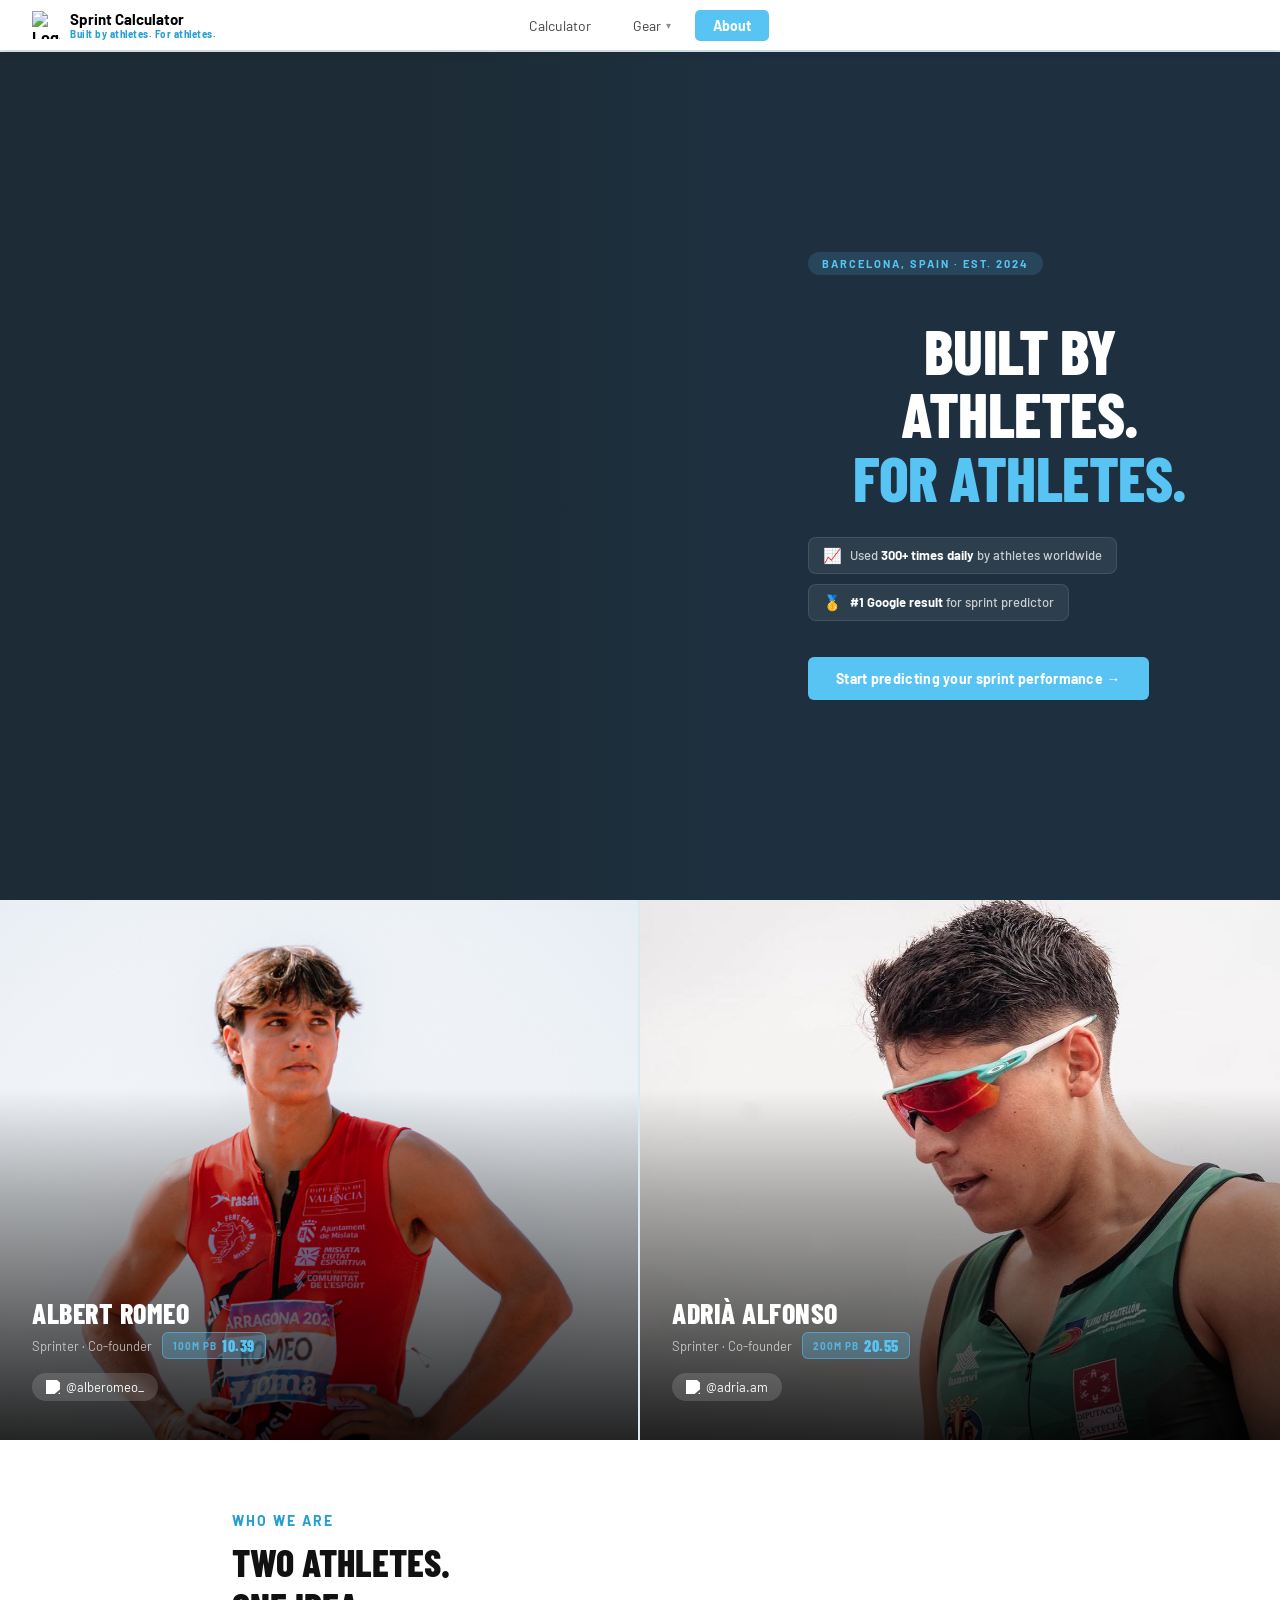
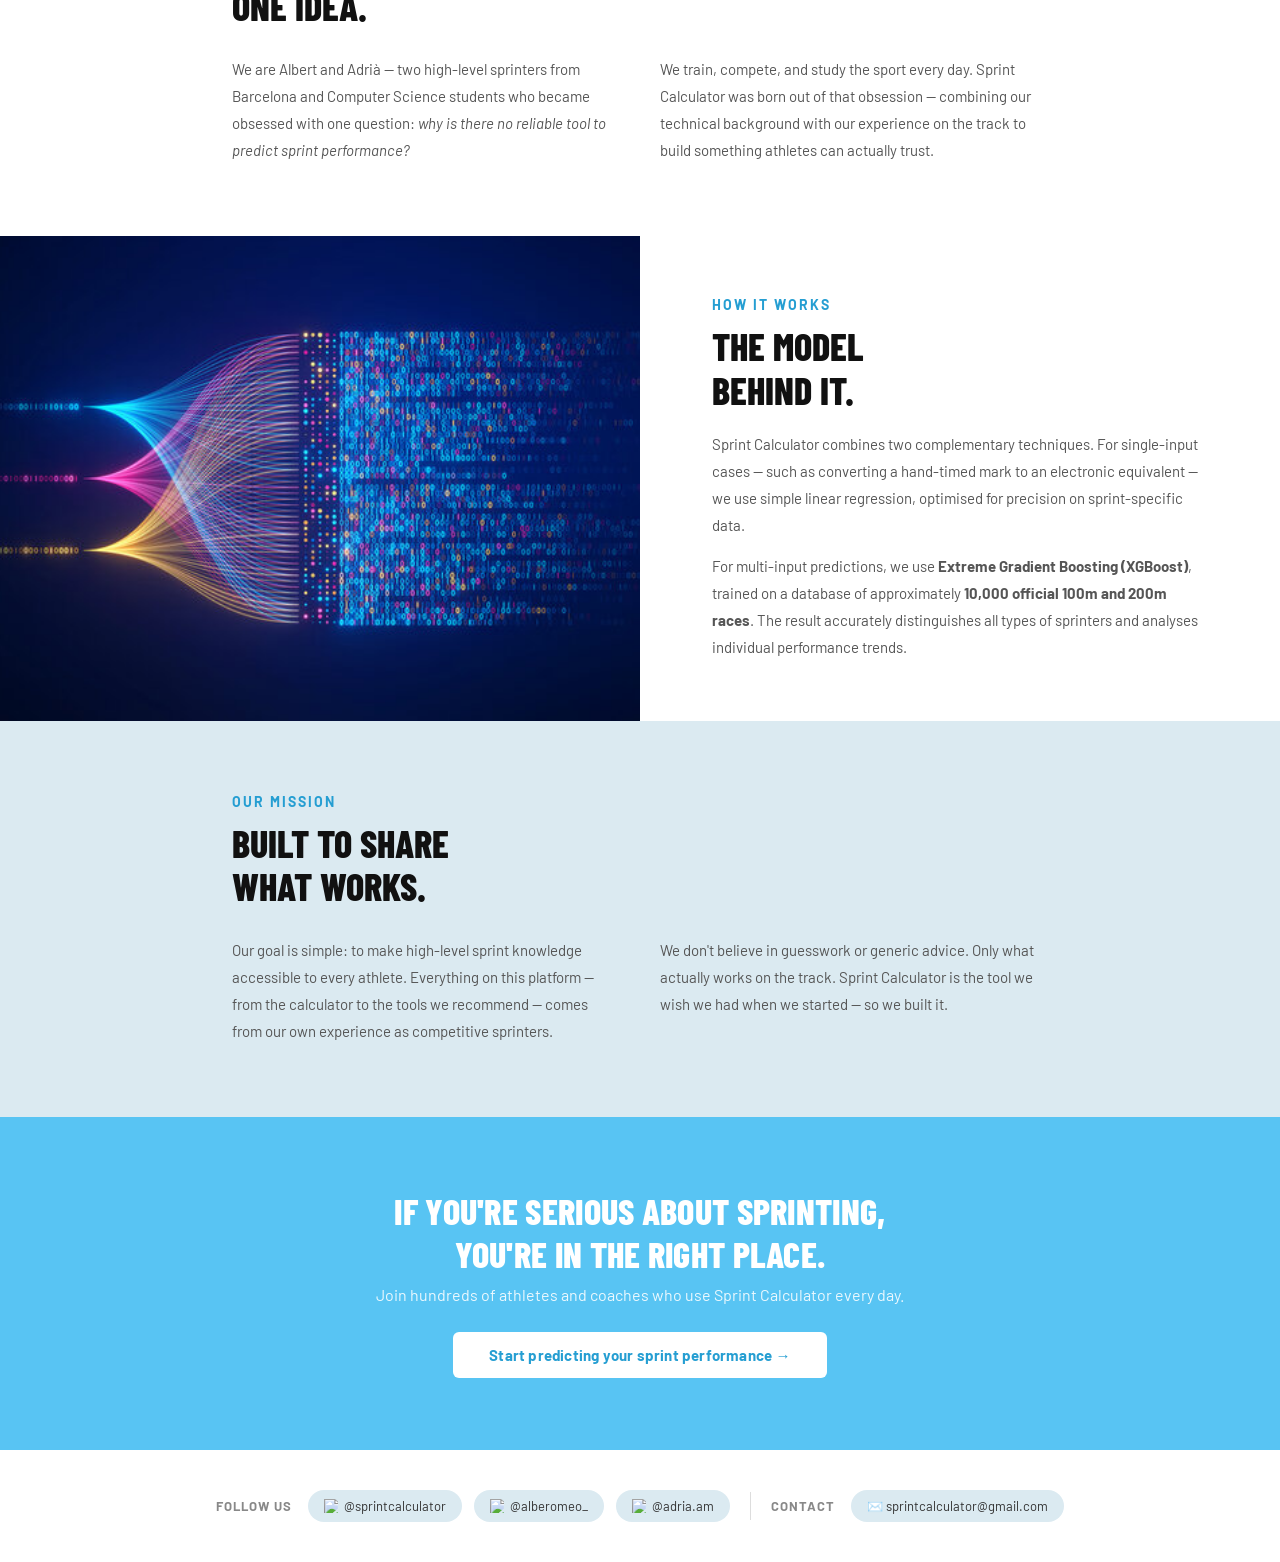
==== frontend/about.html @ 11cc8146 "Initial commit" ====
<!DOCTYPE html>
<html lang="en">
<head>
  <meta charset="UTF-8">
  <meta name="viewport" content="width=device-width, initial-scale=1.0">
  <title>About — Sprint Calculator</title>
  <link rel="icon" href="logo.png" type="image/png">
  <link rel="stylesheet" href="styles.css">
  <link rel="preconnect" href="https://fonts.googleapis.com">
  <link rel="preconnect" href="https://fonts.gstatic.com" crossorigin>
  <link href="https://fonts.googleapis.com/css2?family=Barlow+Condensed:wght@400;600;700;800&family=Barlow:wght@400;500;600&display=swap" rel="stylesheet">
  <script async src="https://www.googletagmanager.com/gtag/js?id=G-XCGHYN2HE0"></script>
  <script>window.dataLayer=window.dataLayer||[];function gtag(){dataLayer.push(arguments);}gtag('js',new Date());gtag('config','G-XCGHYN2HE0');</script>
  <style>
    *{box-sizing:border-box;margin:0;padding:0;}
    body{font-family:'Barlow',sans-serif;background-color:rgb(219,234,241);display:block;padding:0;opacity:1;}

    /* NAVBAR */
    .navbar{position:fixed;top:0;left:0;width:100%;background:#fff;box-shadow:0 2px 8px rgba(0,0,0,.1);display:flex;align-items:center;justify-content:space-between;padding:10px 32px;z-index:1000;}
    .nav-logo{display:flex;align-items:center;gap:10px;text-decoration:none;color:#000;}
    .nav-logo img{width:28px;height:28px;}
    .nav-logo-text{display:flex;flex-direction:column;line-height:1.2;}
    .nav-logo-name{font-size:15px;font-weight:bold;color:#000;}
    .nav-logo-slogan{font-size:10px;color:rgb(37,158,210);letter-spacing:.5px;}
    .nav-links{position:absolute;left:50%;transform:translateX(-50%);display:flex;gap:6px;align-items:center;}
    .nav-link{text-decoration:none;color:#444;font-size:14px;padding:7px 18px;border-radius:5px;transition:background-color .2s,color .2s;white-space:nowrap;}
    .nav-link:hover{background-color:rgb(219,234,241);color:#000;}
    .nav-link.active{background-color:rgb(88,196,243);color:#fff;font-weight:bold;}
    /* Dropdown: estil neutre quan NO estem a Gear */
    .nav-dropdown{position:relative;display:inline-block;}
    .nav-dropdown-trigger{text-decoration:none;color:#444;font-size:14px;padding:7px 18px;border-radius:5px;background:transparent;cursor:pointer;display:inline-flex;align-items:center;gap:5px;transition:background .2s,color .2s;}
    .nav-dropdown-trigger:hover{background-color:rgb(219,234,241);color:#000;}
    .nav-dropdown-trigger::after{content:'▾';font-size:10px;opacity:.6;}
    .nav-dropdown-menu{display:none;position:absolute;top:100%;left:50%;transform:translateX(-50%);padding-top:8px;z-index:200;min-width:200px;}
    .nav-dropdown-menu-inner{background:#fff;border-radius:8px;box-shadow:0 8px 24px rgba(0,0,0,.12);overflow:hidden;}
    .nav-dropdown:hover .nav-dropdown-menu{display:block;}
    .nav-dropdown-item{display:block;text-decoration:none;color:#333;font-size:13px;font-weight:600;padding:11px 18px;transition:background .15s,color .15s;border-bottom:1px solid rgba(0,0,0,.05);}
    .nav-dropdown-item:last-child{border-bottom:none;}
    .nav-dropdown-item:hover{background:rgb(219,234,241);color:rgb(37,158,210);}
    .anchor-target{scroll-margin-top:72px;}

    /* HERO */
    .hero{margin-top:52px;display:grid;grid-template-columns:3fr 2fr;min-height:calc(100vh - 52px);}
    .hero-left{background:#1c2b35;position:relative;overflow:hidden;}
    .hero-photo-bg{position:absolute;inset:0;background-color:#1c2b35;background-size:cover;background-position:center top;}
    .hero-photo-overlay{position:absolute;inset:0;background:linear-gradient(to right,transparent 55%,#1e3040 100%);}
    .hero-right{background:#1e3040;display:flex;flex-direction:column;justify-content:center;padding:52px 48px 52px 40px;}
    .hero-tag{display:inline-block;background:rgba(88,196,243,.15);color:rgb(88,196,243);font-size:11px;font-weight:700;letter-spacing:2px;text-transform:uppercase;padding:5px 14px;border-radius:20px;margin-bottom:24px;align-self:flex-start;}
    .hero-right h1{font-family:'Barlow Condensed',sans-serif;font-size:62px;font-weight:800;line-height:1.02;color:#fff;margin-bottom:28px;text-transform:uppercase;letter-spacing:-0.5px;}
    .hero-right h1 span{color:rgb(88,196,243);}
    .social-proof{display:flex;flex-direction:column;gap:10px;margin-bottom:36px;}
    .proof-badge{display:inline-flex;align-items:center;gap:8px;background:rgba(255,255,255,.07);border:1px solid rgba(255,255,255,.1);border-radius:8px;padding:8px 14px;align-self:flex-start;}
    .proof-badge-icon{font-size:15px;}
    .proof-badge-text{font-size:13px;color:rgba(255,255,255,.75);font-weight:500;}
    .proof-badge-text strong{color:#fff;}
    .hero-cta{display:inline-block;background:rgb(88,196,243);color:#fff;font-weight:700;font-size:14px;padding:13px 28px;border-radius:6px;text-decoration:none;align-self:flex-start;transition:background .2s;letter-spacing:.3px;}
    .hero-cta:hover{background:rgb(37,158,210);}

    /* FOUNDERS */
    .founders-section{display:grid;grid-template-columns:1fr 1fr;}
    .founder-panel{position:relative;min-height:540px;overflow:hidden;display:flex;align-items:flex-end;}
    .founder-panel:first-child{border-right:2px solid rgb(219,234,241);}
    .founder-bg-placeholder{position:absolute;inset:0;display:flex;align-items:center;justify-content:center;font-size:80px;background:rgb(210,228,238);background-size:cover;background-position:center top;}
    .founder-overlay{position:absolute;inset:0;background:linear-gradient(to top,rgba(0,0,0,.85) 0%,rgba(0,0,0,.3) 45%,transparent 65%);}
    .founder-info{position:relative;z-index:2;padding:28px 32px;width:100%;}
    .founder-name{font-family:'Barlow Condensed',sans-serif;font-size:28px;font-weight:800;color:#fff;margin-bottom:2px;text-transform:uppercase;letter-spacing:.5px;}
    .founder-meta{display:flex;align-items:center;gap:10px;margin-bottom:14px;flex-wrap:wrap;}
    .founder-role{font-size:13px;color:rgba(255,255,255,.65);}
    .founder-pb{display:inline-flex;align-items:center;gap:5px;background:rgba(88,196,243,.25);border:1px solid rgba(88,196,243,.5);border-radius:6px;padding:3px 10px;}
    .founder-pb-label{font-size:10px;color:rgba(88,196,243,.8);font-weight:700;letter-spacing:1px;text-transform:uppercase;}
    .founder-pb-value{font-family:'Barlow Condensed',sans-serif;font-size:16px;font-weight:800;color:rgb(88,196,243);letter-spacing:.5px;}
    .founder-ig{display:inline-flex;align-items:center;gap:6px;text-decoration:none;color:#fff;font-size:13px;background:rgba(255,255,255,.15);backdrop-filter:blur(4px);padding:6px 14px;border-radius:20px;transition:background .2s;}
    .founder-ig:hover{background:rgba(255,255,255,.28);}
    .founder-ig img{width:14px;height:14px;filter:brightness(10);}

    /* CONTENT SECTIONS */
    .content-section{display:grid;grid-template-columns:1fr 1fr;min-height:380px;}
    .content-section.reverse{direction:rtl;}
    .content-section.reverse>*{direction:ltr;}
    .content-text{background:#fff;display:flex;flex-direction:column;justify-content:center;padding:60px 72px;}
    .section-tag{font-size:14px;font-weight:700;letter-spacing:2px;text-transform:uppercase;color:rgb(37,158,210);margin-bottom:12px;}
    .content-text h2{font-family:'Barlow Condensed',sans-serif;font-size:38px;font-weight:800;color:#111;margin-bottom:18px;line-height:1.15;text-transform:uppercase;}
    .content-text p{font-size:15px;color:#555;line-height:1.8;}
    .content-text p+p{margin-top:14px;}

    /* FULL WIDTH TEXT */
    .full-text-section{background:#fff;padding:72px 0;}
    .full-text-section--alt{background:rgb(219,234,241);}
    .full-text-inner{max-width:960px;margin:0 auto;padding:0 72px;}
    .full-text-cols{display:grid;grid-template-columns:1fr 1fr;gap:40px;}
    .full-text-cols p{font-size:15px;color:#555;line-height:1.8;}
    .full-text-inner .section-tag{font-size:14px;font-weight:700;letter-spacing:2px;text-transform:uppercase;color:rgb(37,158,210);margin-bottom:12px;}
    .full-text-inner h2{font-family:'Barlow Condensed',sans-serif;font-size:38px;font-weight:800;color:#111;margin-bottom:28px;line-height:1.15;text-transform:uppercase;}

    /* PHOTO PANEL */
    .photo-panel{position:relative;overflow:hidden;background:rgb(210,228,238);}
    .panel-photo{width:100%;height:100%;object-fit:cover;display:block;}

    /* CTA */
    .cta-full{background:rgb(88,196,243);padding:72px 48px;text-align:center;}
    .cta-full h2{font-family:'Barlow Condensed',sans-serif;font-size:36px;font-weight:800;color:#fff;margin-bottom:10px;text-transform:uppercase;letter-spacing:.3px;}
    .cta-full p{font-size:16px;color:rgba(255,255,255,.88);margin-bottom:28px;}
    .cta-full-btn{display:inline-block;background:#fff;color:rgb(37,158,210);font-weight:700;font-size:15px;padding:14px 36px;border-radius:6px;text-decoration:none;transition:opacity .2s;letter-spacing:.2px;}
    .cta-full-btn:hover{opacity:.88;}

    /* FOLLOW */
    .follow-section{background:#fff;padding:40px 48px;display:flex;align-items:center;justify-content:center;gap:12px;flex-wrap:wrap;}
    .follow-label{font-size:13px;font-weight:700;color:#888;letter-spacing:1px;text-transform:uppercase;margin-right:4px;}
    .follow-link{display:inline-flex;align-items:center;gap:6px;text-decoration:none;color:#333;font-size:13px;background:rgb(219,234,241);padding:8px 16px;border-radius:20px;transition:background .2s,color .2s;}
    .follow-link:hover{background:rgb(88,196,243);color:#fff;}
    .follow-link img{width:14px;height:14px;}
    .follow-divider{width:1px;height:28px;background:#ddd;margin:0 8px;}
    .contact-link{display:inline-flex;align-items:center;gap:6px;text-decoration:none;color:#333;font-size:13px;background:rgb(219,234,241);padding:8px 16px;border-radius:20px;transition:background .2s,color .2s;}
    .contact-link:hover{background:rgb(88,196,243);color:#fff;}

    /* MOBILE */
    @media(max-width:768px){
      .navbar{padding:10px 16px;}
      .nav-links{position:static;transform:none;}
      .nav-logo-slogan{display:none;}
      .hero{grid-template-columns:1fr;min-height:auto;}
      .hero-left{min-height:260px;}
      .hero-right{padding:36px 24px;}
      .hero-right h1{font-size:44px;}
      .founders-section{grid-template-columns:1fr;}
      .founder-panel{min-height:360px;}
      .founder-panel:first-child{border-right:none;border-bottom:2px solid rgb(219,234,241);}
      .content-section{grid-template-columns:1fr;}
      .content-section.reverse{direction:ltr;}
      .full-text-inner{padding:0 24px;}
      .full-text-cols{grid-template-columns:1fr;}
      .full-text-inner h2{font-size:28px;}
      .photo-panel{min-height:220px;}
      .content-text{padding:36px 24px;}
      .content-text h2{font-size:30px;}
      .cta-full{padding:48px 24px;}
      .cta-full h2{font-size:26px;}
      .follow-section{padding:28px 16px;}
      .follow-divider{display:none;}
    }
  </style>
</head>
<body>

<nav class="navbar">
  <a href="index.html" class="nav-logo">
    <img src="logo.png" alt="Logo">
    <div class="nav-logo-text">
      <span class="nav-logo-name">Sprint Calculator</span>
      <span class="nav-logo-slogan">Built by athletes. For athletes.</span>
    </div>
  </a>
  <div class="nav-links">
    <a href="index.html" class="nav-link">Calculator</a>
    <!-- Gear: estil neutre perquè NO estem a Gear -->
    <div class="nav-dropdown">
      <a href="gear.html" class="nav-dropdown-trigger">Gear</a>
      <div class="nav-dropdown-menu">
        <div class="nav-dropdown-menu-inner">
          <a href="gear.html#timing" class="nav-dropdown-item">Timing</a>
          <a href="gear.html#performance-tech" class="nav-dropdown-item">Performance Tech</a>
          <a href="gear.html#recovery" class="nav-dropdown-item">Recovery</a>
        </div>
      </div>
    </div>
    <a href="about.html" class="nav-link active">About</a>
  </div>
</nav>

<section class="hero">
  <div class="hero-left">
    <div class="hero-photo-bg" style="background-image:url('barcelona.jpg');background-size:120%;background-position:45%;"></div>
    <div class="hero-photo-overlay"></div>
  </div>
  <div class="hero-right">
    <span class="hero-tag">Barcelona, Spain · Est. 2024</span>
    <h1>Built by<br>athletes.<br><span>For athletes.</span></h1>
    <div class="social-proof">
      <div class="proof-badge">
        <span class="proof-badge-icon">📈</span>
        <span class="proof-badge-text">Used <strong>300+ times daily</strong> by athletes worldwide</span>
      </div>
      <div class="proof-badge">
        <span class="proof-badge-icon">🥇</span>
        <span class="proof-badge-text"><strong>#1 Google result</strong> for sprint predictor</span>
      </div>
    </div>
    <a class="hero-cta" href="index.html">Start predicting your sprint performance →</a>
  </div>
</section>

<section class="founders-section">
  <div class="founder-panel">
    <div class="founder-bg-placeholder" style="background-image:url('albert.jpg');background-size:150%;background-position:center 29%;"></div>
    <div class="founder-overlay"></div>
    <div class="founder-info">
      <div class="founder-name">Albert Romeo</div>
      <div class="founder-meta">
        <span class="founder-role">Sprinter · Co-founder</span>
        <div class="founder-pb">
          <span class="founder-pb-label">100m PB</span>
          <span class="founder-pb-value">10.39</span>
        </div>
      </div>
      <a class="founder-ig" href="https://www.instagram.com/alberomeo_" target="_blank">
        <img src="instagram.png" alt="ig"> @alberomeo_
      </a>
    </div>
  </div>
  <div class="founder-panel">
    <div class="founder-bg-placeholder" style="background-image:url('adria.jpg');background-size:cover;background-position:right bottom;"></div>
    <div class="founder-overlay"></div>
    <div class="founder-info">
      <div class="founder-name">Adrià Alfonso</div>
      <div class="founder-meta">
        <span class="founder-role">Sprinter · Co-founder</span>
        <div class="founder-pb">
          <span class="founder-pb-label">200m PB</span>
          <span class="founder-pb-value">20.55</span>
        </div>
      </div>
      <a class="founder-ig" href="https://www.instagram.com/adria.am" target="_blank">
        <img src="instagram.png" alt="ig"> @adria.am
      </a>
    </div>
  </div>
</section>

<section class="full-text-section">
  <div class="full-text-inner">
    <div class="section-tag">Who We Are</div>
    <h2>Two athletes.<br>One idea.</h2>
    <div class="full-text-cols">
      <p>We are Albert and Adrià — two high-level sprinters from Barcelona and Computer Science students who became obsessed with one question: <em>why is there no reliable tool to predict sprint performance?</em></p>
      <p>We train, compete, and study the sport every day. Sprint Calculator was born out of that obsession — combining our technical background with our experience on the track to build something athletes can actually trust.</p>
    </div>
  </div>
</section>

<section class="content-section reverse">
  <div class="content-text">
    <div class="section-tag">How It Works</div>
    <h2>The model<br>behind it.</h2>
    <p>Sprint Calculator combines two complementary techniques. For single-input cases — such as converting a hand-timed mark to an electronic equivalent — we use simple linear regression, optimised for precision on sprint-specific data.</p>
    <p>For multi-input predictions, we use <strong>Extreme Gradient Boosting (XGBoost)</strong>, trained on a database of approximately <strong>10,000 official 100m and 200m races</strong>. The result accurately distinguishes all types of sprinters and analyses individual performance trends.</p>
  </div>
  <div class="photo-panel">
    <img src="mace.png" alt="How it works" class="panel-photo">
  </div>
</section>

<section class="full-text-section full-text-section--alt">
  <div class="full-text-inner">
    <div class="section-tag">Our Mission</div>
    <h2>Built to share<br>what works.</h2>
    <div class="full-text-cols">
      <p>Our goal is simple: to make high-level sprint knowledge accessible to every athlete. Everything on this platform — from the calculator to the tools we recommend — comes from our own experience as competitive sprinters.</p>
      <p>We don't believe in guesswork or generic advice. Only what actually works on the track. Sprint Calculator is the tool we wish we had when we started — so we built it.</p>
    </div>
  </div>
</section>

<section class="cta-full">
  <h2>If you're serious about sprinting,<br>you're in the right place.</h2>
  <p>Join hundreds of athletes and coaches who use Sprint Calculator every day.</p>
  <a class="cta-full-btn" href="index.html">Start predicting your sprint performance →</a>
</section>

<div class="follow-section">
  <span class="follow-label">Follow us</span>
  <a class="follow-link" href="https://www.instagram.com/sprintcalculator" target="_blank"><img src="instagram.png" alt="ig"> @sprintcalculator</a>
  <a class="follow-link" href="https://www.instagram.com/alberomeo_" target="_blank"><img src="instagram.png" alt="ig"> @alberomeo_</a>
  <a class="follow-link" href="https://www.instagram.com/adria.am" target="_blank"><img src="instagram.png" alt="ig"> @adria.am</a>
  <div class="follow-divider"></div>
  <span class="follow-label">Contact</span>
  <a class="contact-link" href="mailto:sprintcalculator@gmail.com">✉️ sprintcalculator@gmail.com</a>
</div>

</body>
</html>
---- frontend/styles.css ----
body {
  font-family: Arial, sans-serif;
  margin: 0;
  padding: 0;
  background-color: rgb(219, 234, 241);
  background-size: cover;
  background-attachment: fixed;
  height: 100%;
  display: flex;
  justify-content: center;
  align-items: center;
  opacity: 0.8;
  overflow-y: auto;
  padding-top: 5%;
  padding-bottom: 5%;
}

@media (max-width: 600px) {
  body {
    padding-top: 15%;
    padding-bottom: 25%;
  }

  input, button {
    font-size: 14px;
  }
}

h1 {
  color: #000000;
  text-align: center;
  margin-top: 20px;
  margin-bottom: 15px;
}

.container {
  width: 100%;
  max-width: 600px;
  padding: 15px 20px 15px 20px;
  background-color: #fff;
  box-shadow: 0 4px 8px rgba(0, 0, 0, 0.1);
  border-radius: 8px;
  display: flex;
  flex-direction: column;
  align-items: center;
  position: relative;
}

form {
  display: flex;
  flex-direction: column;
  width: 100%;
}

label {
  font-size: 16px;
  margin-bottom: 15px;
}

input, select {
  padding: 10px;
  margin-bottom: 15px;
  border: 1px solid #ccc;
  border-radius: 5px;
  font-size: 16px;
  width: 100%;
  box-sizing: border-box;
}

button {
  padding: 12px;
  background-color: rgb(88, 196, 243);
  color: white;
  border: none;
  border-radius: 5px;
  font-size: 16px;
  cursor: pointer;
  margin-bottom: 15px;
}

button:hover {
  background-color: rgb(37, 158, 210);
}

.result {
  display: none;
  text-align: center;
}

.result h3 {
  color: #28a745;
  font-size: 24px;
  margin-top: 15px;
}

.result p {
  color: black;
  font-size: 16px;
  margin-top: 10px;
}

.column-input {
  display: flex;
  align-items: center;
  justify-content: flex-start;
  margin-bottom: 10px;
  gap: 10px;
}

.column-input select, .column-input input {
  width: 48%;
}

.column-input button {
  background-color: #dc3545;
  padding: 8px 12px;
  font-size: 14px;
  border-radius: 5px;
  height: 38px;
  align-self: center;
}

.column-input button:hover {
  background-color: #c82333;
}

.slider-container select {
  width: 100%;
  padding: 10px;
  font-size: 15px;
}

.toggle-text-btn {
  position: absolute;
  top: 15px;
  right: 15px;
  border: none;
  padding: 8px 12px;
  border-radius: 5px;
  cursor: pointer;
  background: url('info.png') no-repeat center center;
  background-size: 30px 30px;
  width: 30px;
  height: 30px;
}

.toggle-text-btn:hover {
  background-color: white;
}

.extra-text {
  background-color: white;
  padding: 10px;
  margin-top: 5px;
  border-radius: 5px;
  text-align: left;
  font-size: 14px;
}

.extra-text p {
  margin-top: 5px;
}

.flags {
  top: 15px;
  right: 15px;
  display: flex;
  gap: 10px;
  justify-content: right;
}

.flag {
  width: 30px;
  cursor: pointer;
}

.logo {
  position: absolute;
  width: 35px;
  top: 15px;
  left: 13px;
}

.contact-info {
  display: flex;
  align-items: center;
  gap: 30px; 
  font-size: 12px; 
}

#instagramLink a {
  text-decoration: none; 
  color: inherit; 
  font-size: 12px; 
}

#instagramLink img {
  width: 15px;
  height: 15px;
  vertical-align: middle;
  margin-right: 5px;
}

#closeHelpButton {
  background-color: #ffe3e3;
  color: black;
  width: 15%;
  margin: 20px auto;  
  display: block;  
  padding: 10px;
}

#closeHelpButton:hover {
  background-color: #ffbdbd;
}

.highlight {
  color: rgb(37, 158, 210);
}

#infoText {
  text-align: center;
  background-color: rgb(238, 246, 249);
  display: flex;
  flex-direction: column;
  justify-content: center;
  align-items: center;
  box-shadow: 0 2px 4px rgba(0, 0, 0, 0.1); 
  border-radius: 8px; 
  padding-right: 20px;
  padding-left: 20px;
  margin-bottom: 20px;
  transition: transform 0.3s ease, box-shadow 0.3s ease;
}

#infoText:hover {
  transform: scale(1.05); 
  box-shadow: 0 6px 12px rgba(0, 0, 0, 0.2);
}

/* ── NAVBAR  ── */

.navbar {
  position: fixed;
  top: 0;
  left: 0;
  width: 100%;
  background-color: #fff;
  box-shadow: 0 2px 8px rgba(0, 0, 0, 0.1);
  display: flex;
  align-items: center;
  justify-content: space-between;
  padding: 10px 24px;
  box-sizing: border-box;
  z-index: 1000;
}

.nav-logo {
  display: flex;
  align-items: center;
  gap: 8px;
  text-decoration: none;
  color: #000;
  font-weight: bold;
  font-size: 16px;
}

.nav-logo img {
  width: 28px;
  height: 28px;
}

.nav-links {
  display: flex;
  gap: 8px;
}

.nav-link {
  text-decoration: none;
  color: #444;
  font-size: 15px;
  padding: 7px 16px;
  border-radius: 5px;
  transition: background-color 0.2s ease, color 0.2s ease;
}

.nav-link:hover {
  background-color: rgb(219, 234, 241);
  color: #000;
}

.nav-link.active {
  background-color: rgb(88, 196, 243);
  color: #fff;
  font-weight: bold;
}

@media (max-width: 600px) {
  .navbar {
    padding: 8px 14px;
  }
  .nav-logo span, .nav-logo {
    font-size: 14px;
  }
  .nav-link {
    font-size: 13px;
    padding: 6px 10px;
  }
}
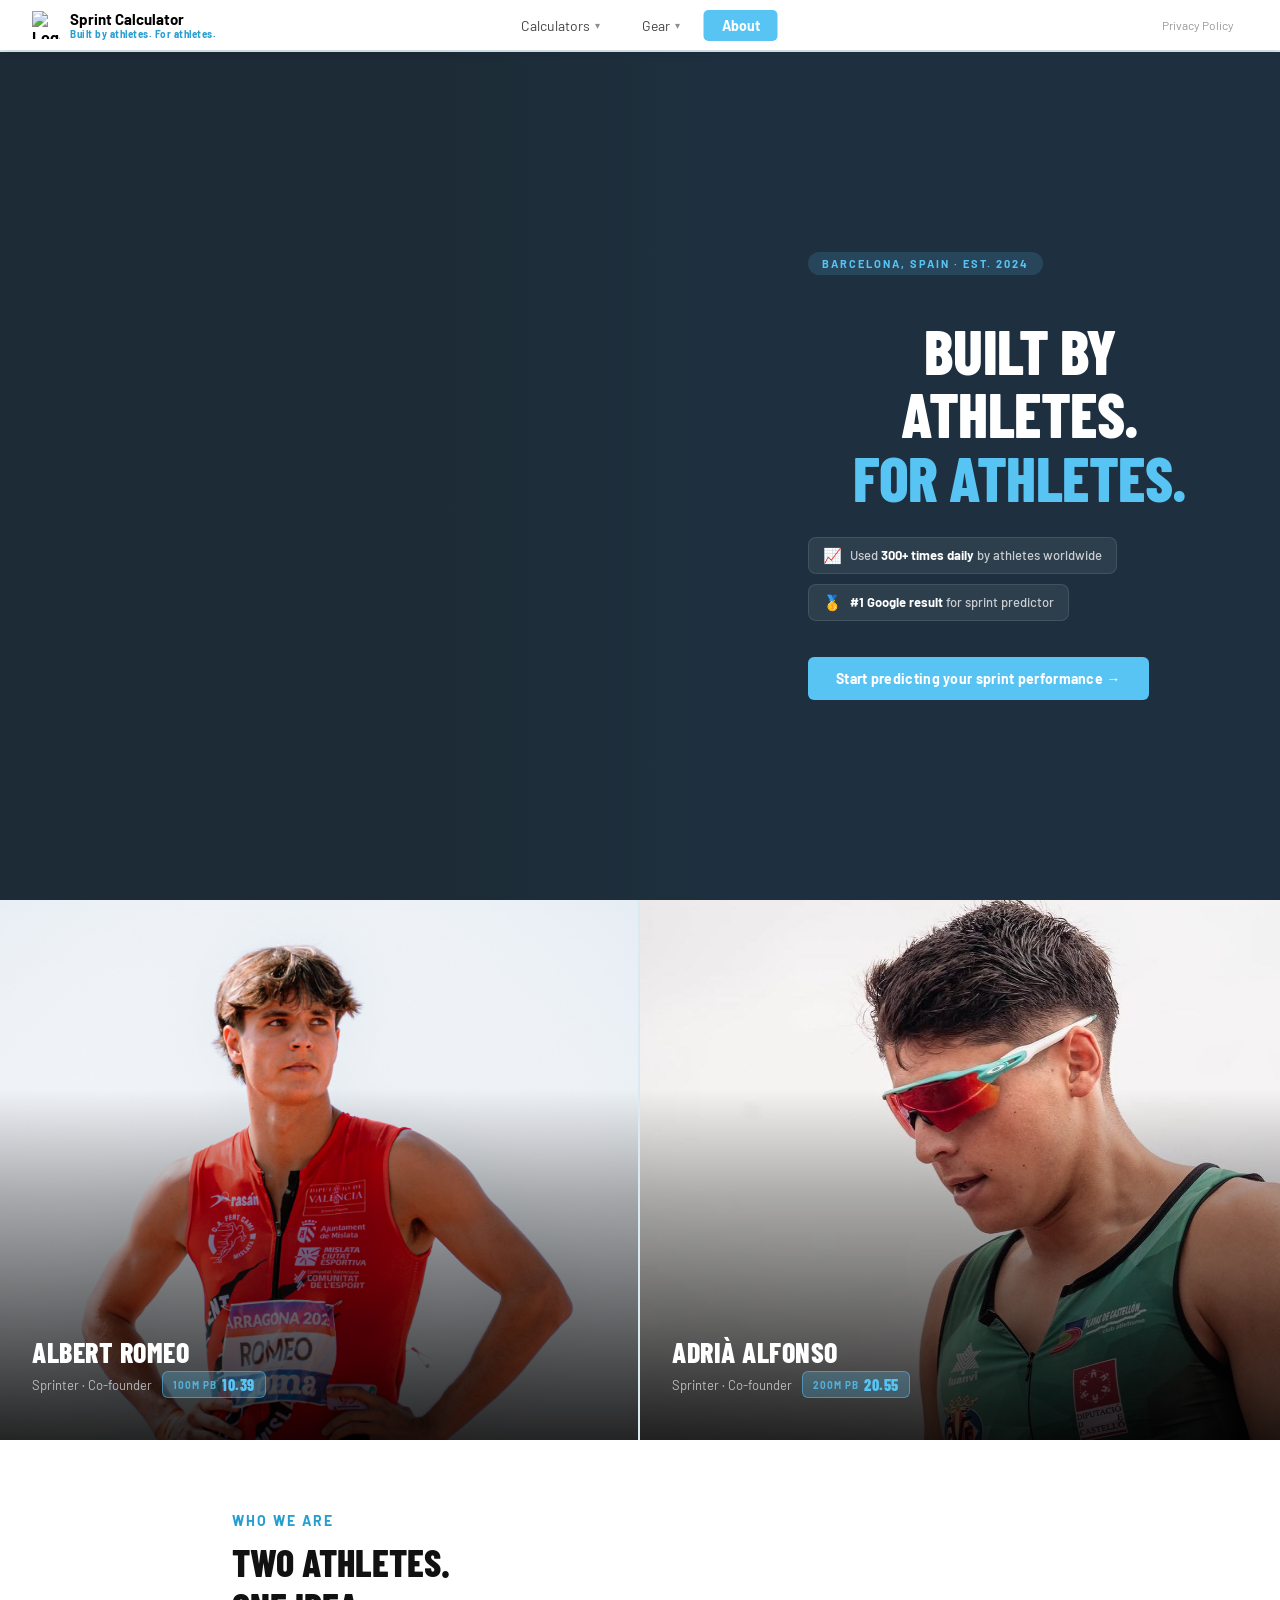
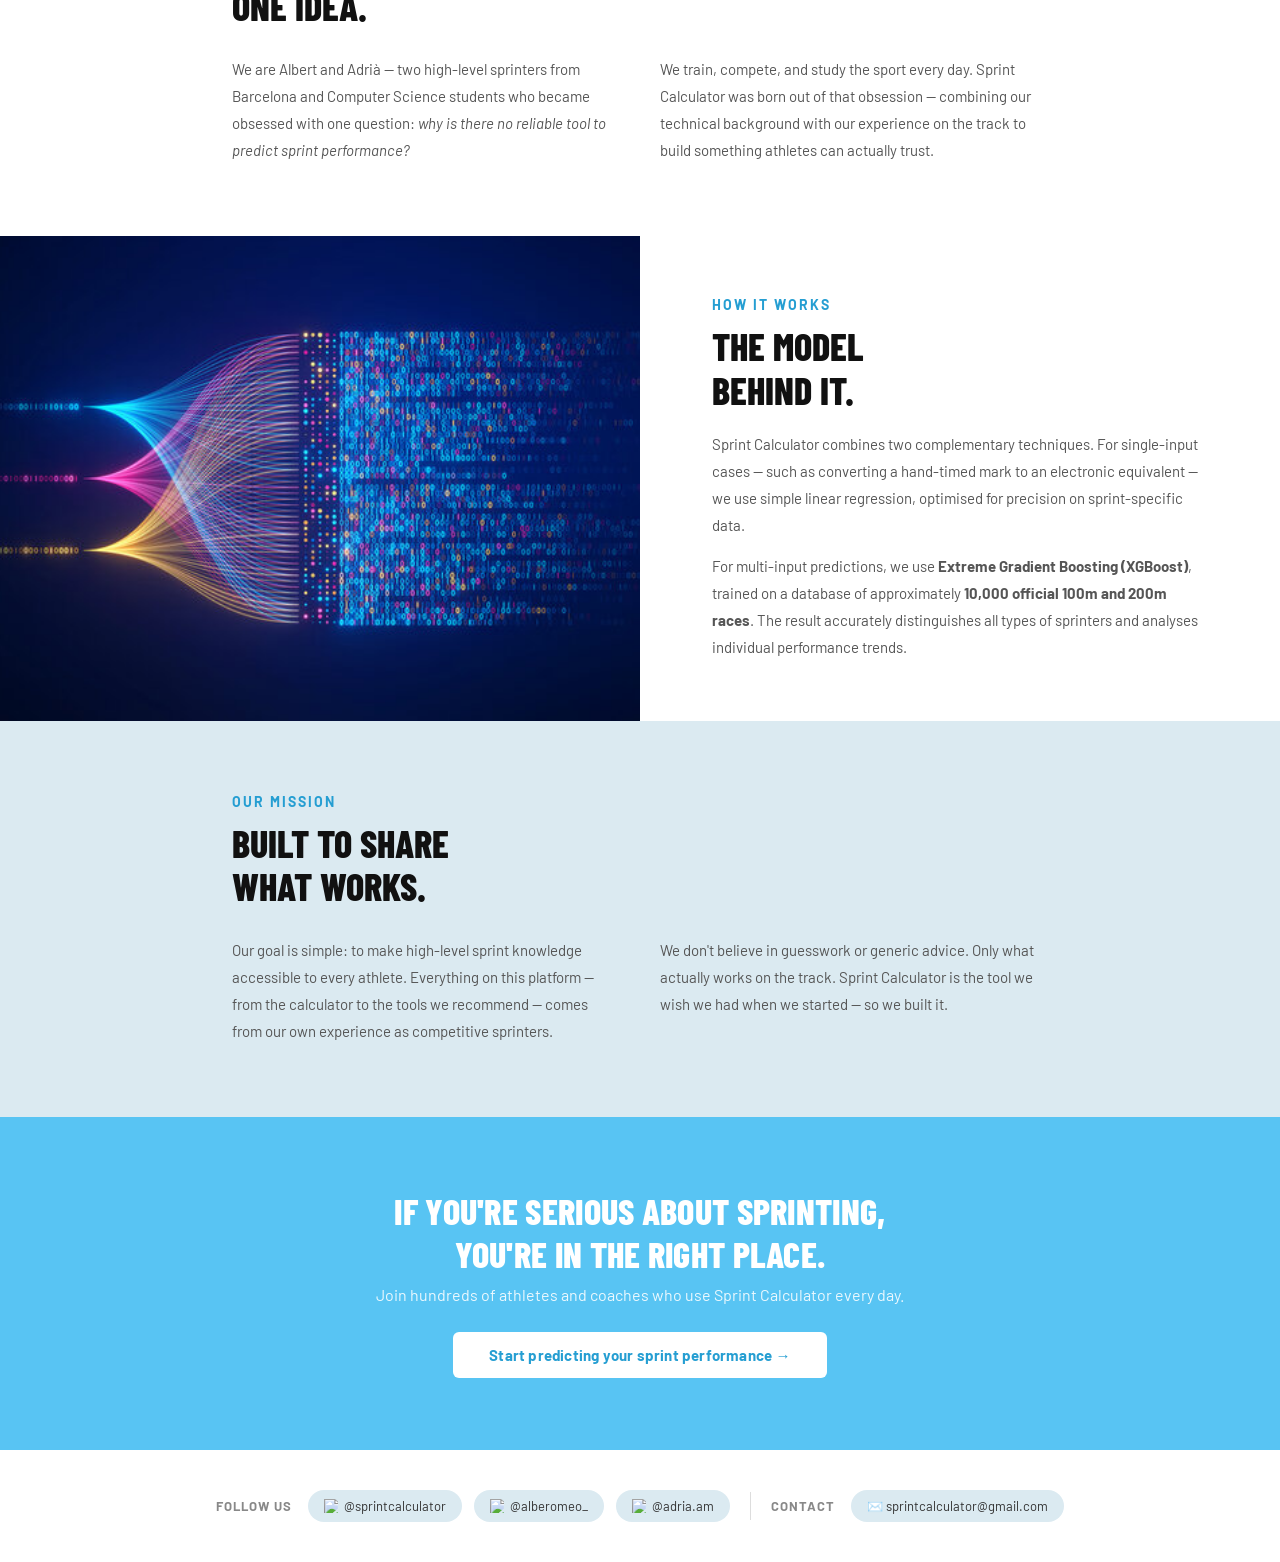
==== commit 6f3b1db8: "cambios frontend" ====
--- a/frontend/about.html
+++ b/frontend/about.html
@@ -1,6 +1,13 @@
 <!DOCTYPE html>
 <html lang="en">
 <head>
+  <!-- Google Tag Manager -->
+<script>(function(w,d,s,l,i){w[l]=w[l]||[];w[l].push({'gtm.start':
+new Date().getTime(),event:'gtm.js'});var f=d.getElementsByTagName(s)[0],
+j=d.createElement(s),dl=l!='dataLayer'?'&l='+l:'';j.async=true;j.src=
+'https://www.googletagmanager.com/gtm.js?id='+i+dl;f.parentNode.insertBefore(j,f);
+})(window,document,'script','dataLayer','GTM-W5TJFTKC');</script>
+<!-- End Google Tag Manager -->
   <meta charset="UTF-8">
   <meta name="viewport" content="width=device-width, initial-scale=1.0">
   <title>About — Sprint Calculator</title>
@@ -15,22 +22,23 @@
     *{box-sizing:border-box;margin:0;padding:0;}
     body{font-family:'Barlow',sans-serif;background-color:rgb(219,234,241);display:block;padding:0;opacity:1;}
 
-    /* NAVBAR */
-    .navbar{position:fixed;top:0;left:0;width:100%;background:#fff;box-shadow:0 2px 8px rgba(0,0,0,.1);display:flex;align-items:center;justify-content:space-between;padding:10px 32px;z-index:1000;}
+    /* ── NAVBAR ── */
+    .navbar{position:fixed;top:0;left:0;width:100%;background:#fff;box-shadow:0 2px 8px rgba(0,0,0,.1);display:flex;align-items:center;justify-content:space-between;padding:10px 32px;box-sizing:border-box;z-index:1000;}
     .nav-logo{display:flex;align-items:center;gap:10px;text-decoration:none;color:#000;}
     .nav-logo img{width:28px;height:28px;}
     .nav-logo-text{display:flex;flex-direction:column;line-height:1.2;}
     .nav-logo-name{font-size:15px;font-weight:bold;color:#000;}
     .nav-logo-slogan{font-size:10px;color:rgb(37,158,210);letter-spacing:.5px;}
     .nav-links{position:absolute;left:50%;transform:translateX(-50%);display:flex;gap:6px;align-items:center;}
-    .nav-link{text-decoration:none;color:#444;font-size:14px;padding:7px 18px;border-radius:5px;transition:background-color .2s,color .2s;white-space:nowrap;}
+    .nav-link{text-decoration:none;color:#444;font-size:14px;font-weight:normal;padding:7px 18px;border-radius:5px;transition:background-color .2s,color .2s;white-space:nowrap;background:transparent;}
     .nav-link:hover{background-color:rgb(219,234,241);color:#000;}
     .nav-link.active{background-color:rgb(88,196,243);color:#fff;font-weight:bold;}
-    /* Dropdown: estil neutre quan NO estem a Gear */
     .nav-dropdown{position:relative;display:inline-block;}
-    .nav-dropdown-trigger{text-decoration:none;color:#444;font-size:14px;padding:7px 18px;border-radius:5px;background:transparent;cursor:pointer;display:inline-flex;align-items:center;gap:5px;transition:background .2s,color .2s;}
+    .nav-dropdown-trigger{text-decoration:none;color:#444;font-size:14px;font-weight:normal;padding:7px 18px;border-radius:5px;background:transparent;cursor:pointer;display:inline-flex;align-items:center;gap:5px;transition:background .2s,color .2s;white-space:nowrap;}
     .nav-dropdown-trigger:hover{background-color:rgb(219,234,241);color:#000;}
     .nav-dropdown-trigger::after{content:'▾';font-size:10px;opacity:.6;}
+    .nav-dropdown-trigger.active{background-color:rgb(88,196,243);color:#fff;font-weight:bold;}
+    .nav-dropdown-trigger.active::after{opacity:1;}
     .nav-dropdown-menu{display:none;position:absolute;top:100%;left:50%;transform:translateX(-50%);padding-top:8px;z-index:200;min-width:200px;}
     .nav-dropdown-menu-inner{background:#fff;border-radius:8px;box-shadow:0 8px 24px rgba(0,0,0,.12);overflow:hidden;}
     .nav-dropdown:hover .nav-dropdown-menu{display:block;}
@@ -38,6 +46,14 @@
     .nav-dropdown-item:last-child{border-bottom:none;}
     .nav-dropdown-item:hover{background:rgb(219,234,241);color:rgb(37,158,210);}
     .anchor-target{scroll-margin-top:72px;}
+    .nav-policy{text-decoration:none;color:#999;font-size:12px;padding:7px 14px;border-radius:5px;transition:color .2s,background .2s;white-space:nowrap;}
+    .nav-policy:hover{color:#444;background-color:rgb(219,234,241);}
+    .nav-policy.active{color:rgb(37,158,210);font-weight:600;}
+    @media(max-width:600px){
+      .navbar{padding:10px 16px;}
+      .nav-links{position:static;transform:none;}
+      .nav-logo-slogan{display:none;}
+    }
 
     /* HERO */
     .hero{margin-top:52px;display:grid;grid-template-columns:3fr 2fr;min-height:calc(100vh - 52px);}
@@ -141,7 +157,10 @@
   </style>
 </head>
 <body>
-
+<!-- Google Tag Manager (noscript) -->
+<noscript><iframe src="https://www.googletagmanager.com/ns.html?id=GTM-W5TJFTKC"
+height="0" width="0" style="display:none;visibility:hidden"></iframe></noscript>
+<!-- End Google Tag Manager (noscript) -->
 <nav class="navbar">
   <a href="index.html" class="nav-logo">
     <img src="logo.png" alt="Logo">
@@ -150,21 +169,37 @@
       <span class="nav-logo-slogan">Built by athletes. For athletes.</span>
     </div>
   </a>
+
   <div class="nav-links">
-    <a href="index.html" class="nav-link">Calculator</a>
-    <!-- Gear: estil neutre perquè NO estem a Gear -->
     <div class="nav-dropdown">
+      <!-- sense active: NO estem a Calculators -->
+      <a href="index.html" class="nav-dropdown-trigger">Calculators</a>
+      <div class="nav-dropdown-menu">
+        <div class="nav-dropdown-menu-inner">
+          <a href="index.html" class="nav-dropdown-item">Sprint Calculator</a>
+          <a href="conditions_converter.html" class="nav-dropdown-item">Conditions Converter</a>
+        </div>
+      </div>
+    </div>
+
+    <div class="nav-dropdown">
+      <!-- sense active: NO estem a Gear -->
       <a href="gear.html" class="nav-dropdown-trigger">Gear</a>
       <div class="nav-dropdown-menu">
         <div class="nav-dropdown-menu-inner">
+          <a href="gear.html" class="nav-dropdown-item">All Gear</a>
           <a href="gear.html#timing" class="nav-dropdown-item">Timing</a>
           <a href="gear.html#performance-tech" class="nav-dropdown-item">Performance Tech</a>
           <a href="gear.html#recovery" class="nav-dropdown-item">Recovery</a>
         </div>
       </div>
     </div>
+
+    <!-- ACTIVE: estem a About -->
     <a href="about.html" class="nav-link active">About</a>
   </div>
+
+  <a href="privacy.html" class="nav-policy">Privacy Policy</a>
 </nav>
 
 <section class="hero">
@@ -202,9 +237,6 @@
           <span class="founder-pb-value">10.39</span>
         </div>
       </div>
-      <a class="founder-ig" href="https://www.instagram.com/alberomeo_" target="_blank">
-        <img src="instagram.png" alt="ig"> @alberomeo_
-      </a>
     </div>
   </div>
   <div class="founder-panel">
@@ -219,9 +251,6 @@
           <span class="founder-pb-value">20.55</span>
         </div>
       </div>
-      <a class="founder-ig" href="https://www.instagram.com/adria.am" target="_blank">
-        <img src="instagram.png" alt="ig"> @adria.am
-      </a>
     </div>
   </div>
 </section>
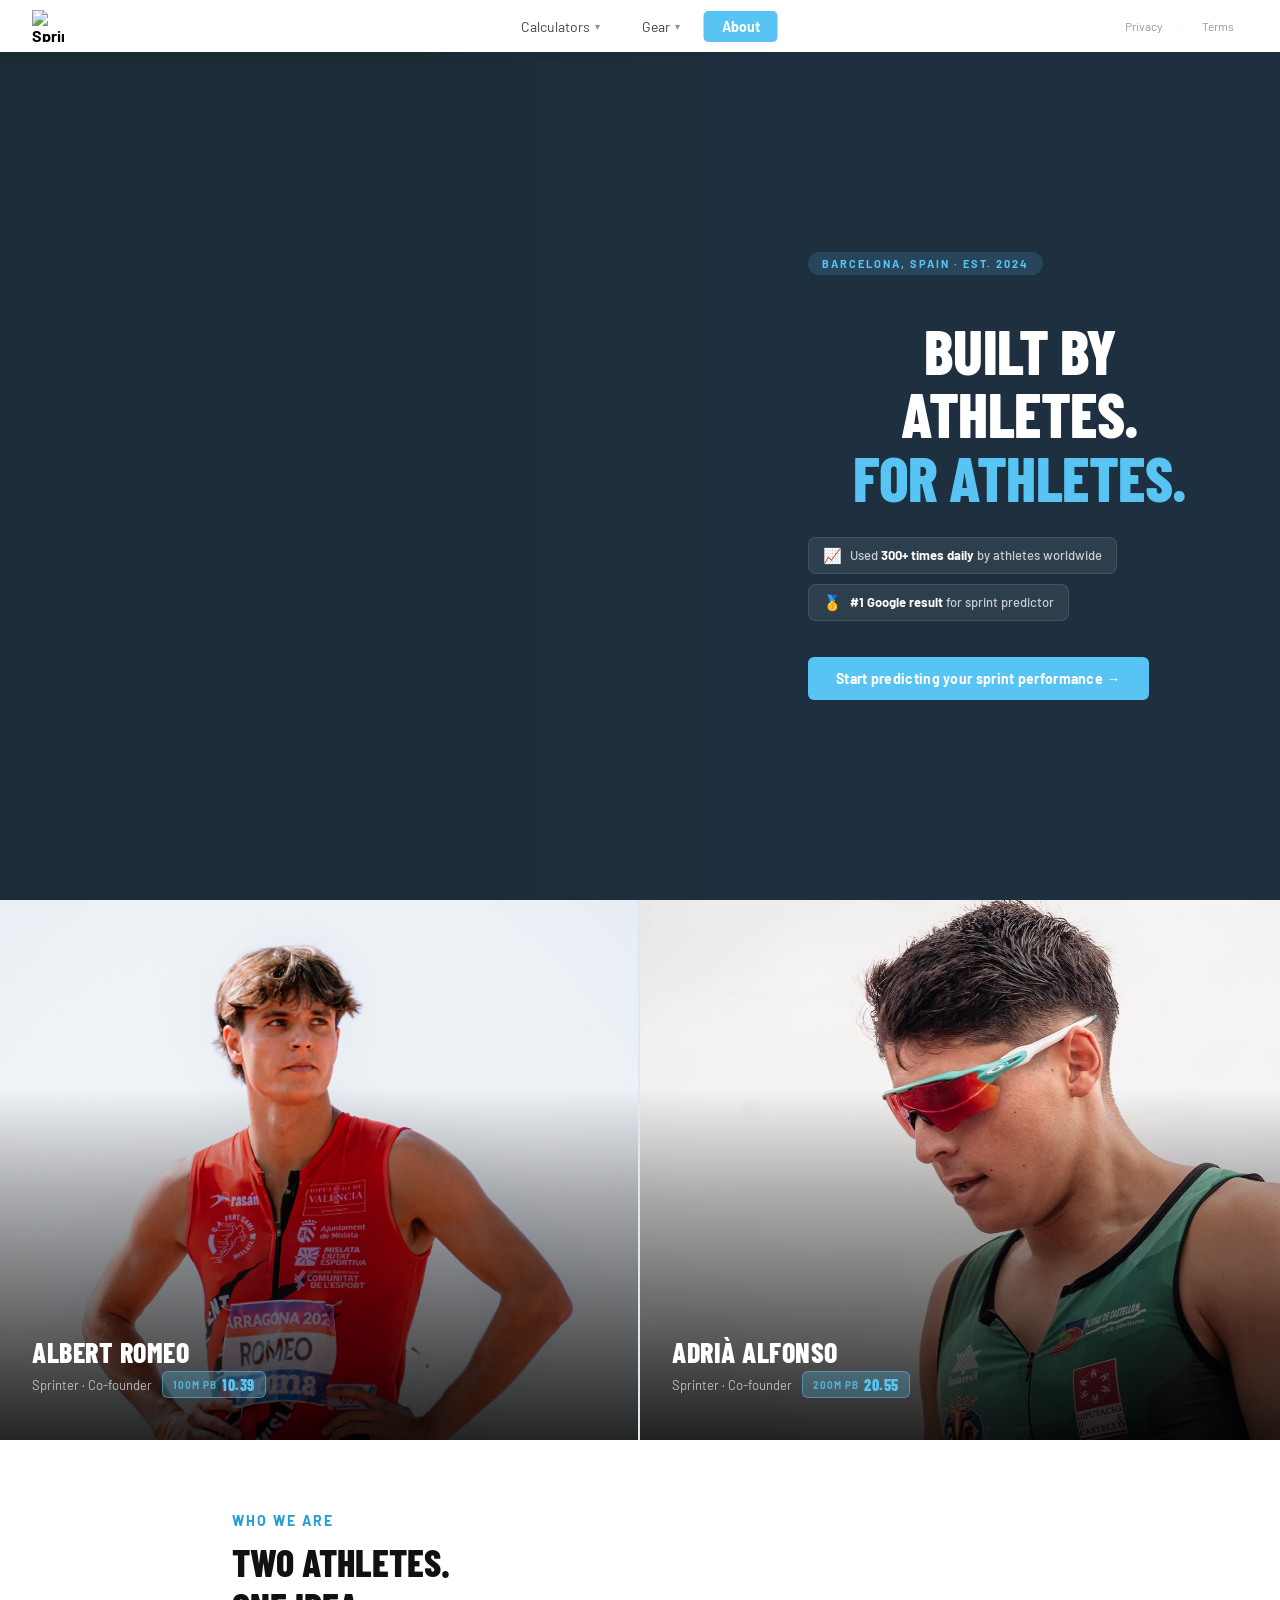
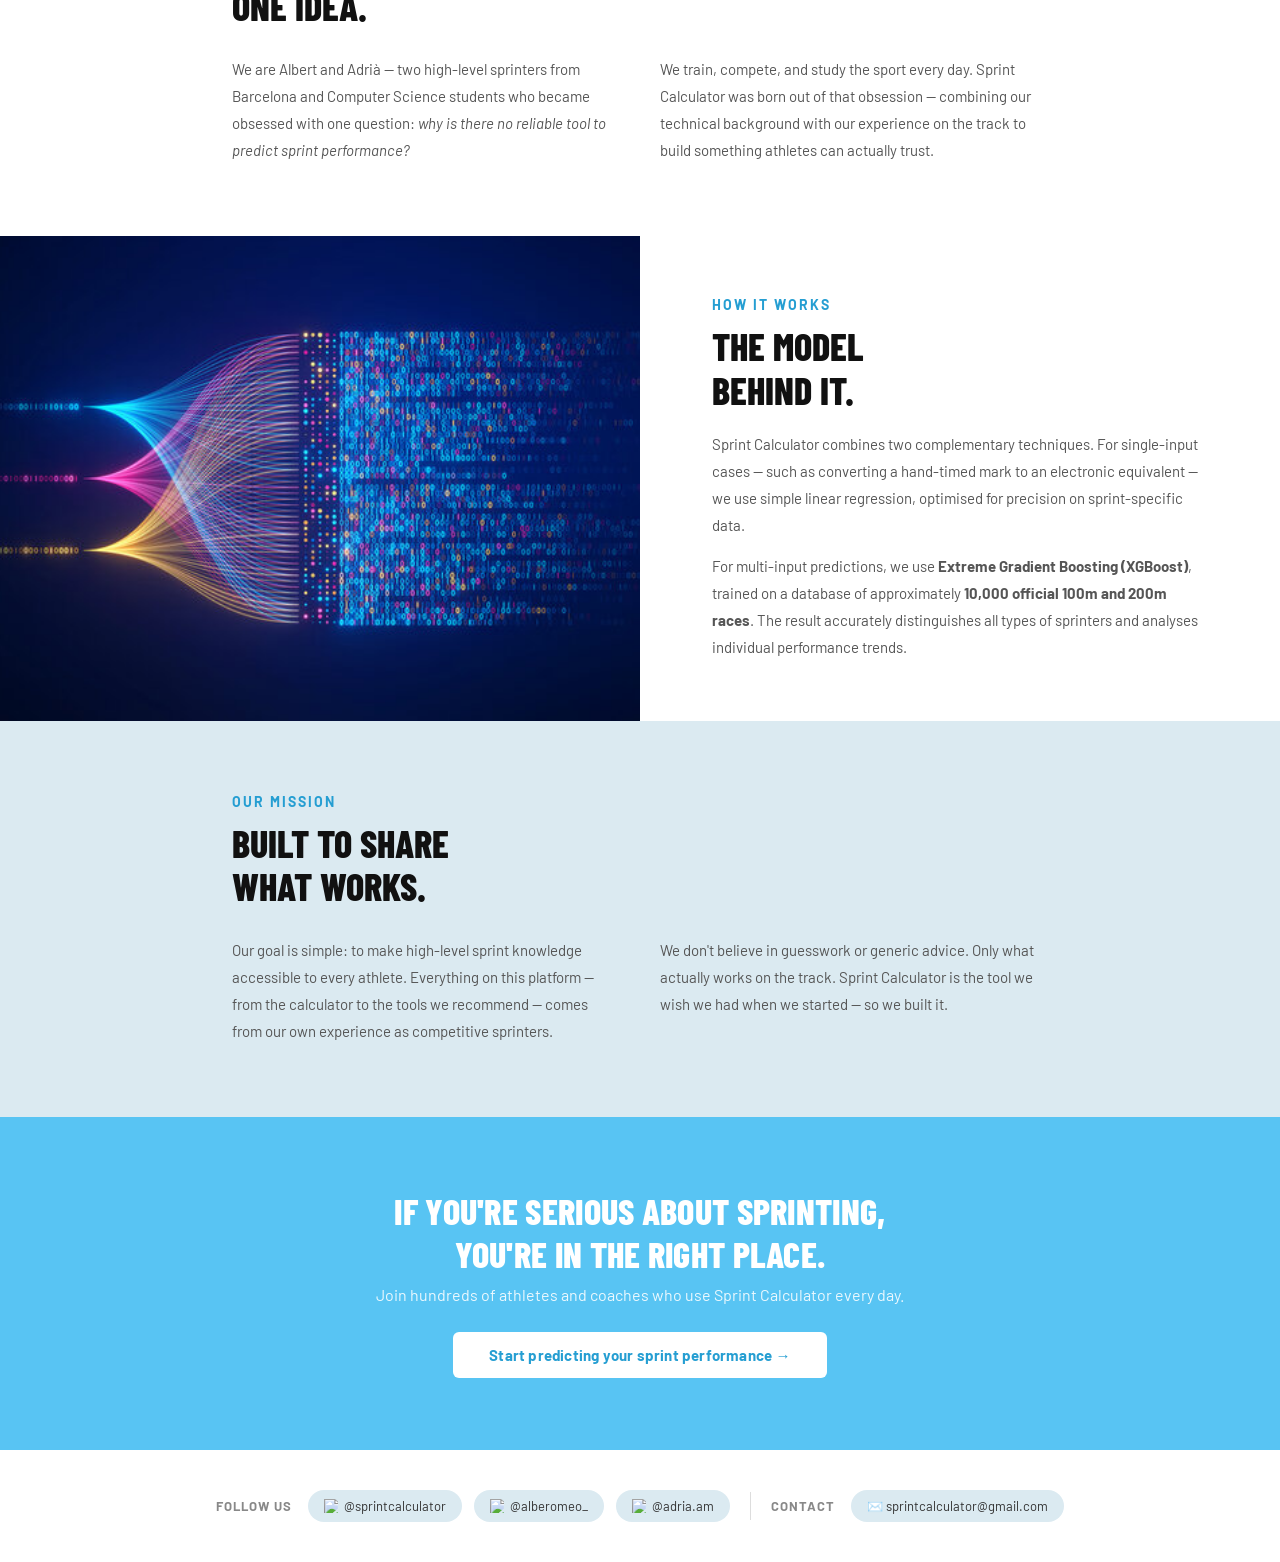
==== commit 4ed20c3b: "navbar improve" ====
--- a/frontend/about.html
+++ b/frontend/about.html
@@ -18,26 +18,24 @@
   <link href="https://fonts.googleapis.com/css2?family=Barlow+Condensed:wght@400;600;700;800&family=Barlow:wght@400;500;600&display=swap" rel="stylesheet">
   <script async src="https://www.googletagmanager.com/gtag/js?id=G-XCGHYN2HE0"></script>
   <script>window.dataLayer=window.dataLayer||[];function gtag(){dataLayer.push(arguments);}gtag('js',new Date());gtag('config','G-XCGHYN2HE0');</script>
+  <script async src="https://pagead2.googlesyndication.com/pagead/js/adsbygoogle.js?client=ca-pub-8609690760733686" crossorigin="anonymous"></script>
   <style>
     *{box-sizing:border-box;margin:0;padding:0;}
     body{font-family:'Barlow',sans-serif;background-color:rgb(219,234,241);display:block;padding:0;opacity:1;}
-
+ 
     /* ── NAVBAR ── */
-    .navbar{position:fixed;top:0;left:0;width:100%;background:#fff;box-shadow:0 2px 8px rgba(0,0,0,.1);display:flex;align-items:center;justify-content:space-between;padding:10px 32px;box-sizing:border-box;z-index:1000;}
-    .nav-logo{display:flex;align-items:center;gap:10px;text-decoration:none;color:#000;}
-    .nav-logo img{width:28px;height:28px;}
-    .nav-logo-text{display:flex;flex-direction:column;line-height:1.2;}
-    .nav-logo-name{font-size:15px;font-weight:bold;color:#000;}
-    .nav-logo-slogan{font-size:10px;color:rgb(37,158,210);letter-spacing:.5px;}
+    .navbar{position:fixed;top:0;left:0;width:100%;background:#fff;box-shadow:0 2px 8px rgba(0,0,0,.1);display:flex;align-items:center;justify-content:space-between;padding:10px 32px;z-index:1000;}
+    .nav-logo{display:flex;align-items:center;text-decoration:none;}
+    .nav-logo img{width:32px;height:32px;}
     .nav-links{position:absolute;left:50%;transform:translateX(-50%);display:flex;gap:6px;align-items:center;}
-    .nav-link{text-decoration:none;color:#444;font-size:14px;font-weight:normal;padding:7px 18px;border-radius:5px;transition:background-color .2s,color .2s;white-space:nowrap;background:transparent;}
-    .nav-link:hover{background-color:rgb(219,234,241);color:#000;}
-    .nav-link.active{background-color:rgb(88,196,243);color:#fff;font-weight:bold;}
+    .nav-link{text-decoration:none;color:#444;font-size:14px;font-weight:normal;padding:7px 18px;border-radius:5px;transition:background .2s,color .2s;white-space:nowrap;background:transparent;}
+    .nav-link:hover{background:rgb(219,234,241);color:#000;}
+    .nav-link.active{background:rgb(88,196,243);color:#fff;font-weight:bold;}
     .nav-dropdown{position:relative;display:inline-block;}
     .nav-dropdown-trigger{text-decoration:none;color:#444;font-size:14px;font-weight:normal;padding:7px 18px;border-radius:5px;background:transparent;cursor:pointer;display:inline-flex;align-items:center;gap:5px;transition:background .2s,color .2s;white-space:nowrap;}
-    .nav-dropdown-trigger:hover{background-color:rgb(219,234,241);color:#000;}
+    .nav-dropdown-trigger:hover{background:rgb(219,234,241);color:#000;}
     .nav-dropdown-trigger::after{content:'▾';font-size:10px;opacity:.6;}
-    .nav-dropdown-trigger.active{background-color:rgb(88,196,243);color:#fff;font-weight:bold;}
+    .nav-dropdown-trigger.active{background:rgb(88,196,243);color:#fff;font-weight:bold;}
     .nav-dropdown-trigger.active::after{opacity:1;}
     .nav-dropdown-menu{display:none;position:absolute;top:100%;left:50%;transform:translateX(-50%);padding-top:8px;z-index:200;min-width:200px;}
     .nav-dropdown-menu-inner{background:#fff;border-radius:8px;box-shadow:0 8px 24px rgba(0,0,0,.12);overflow:hidden;}
@@ -45,17 +43,33 @@
     .nav-dropdown-item{display:block;text-decoration:none;color:#333;font-size:13px;font-weight:600;padding:11px 18px;transition:background .15s,color .15s;border-bottom:1px solid rgba(0,0,0,.05);}
     .nav-dropdown-item:last-child{border-bottom:none;}
     .nav-dropdown-item:hover{background:rgb(219,234,241);color:rgb(37,158,210);}
+    .nav-legal{display:flex;align-items:center;gap:4px;}
+    .nav-policy{text-decoration:none;color:#999;font-size:12px;padding:7px 14px;border-radius:5px;transition:color .2s,background .2s;white-space:nowrap;}
+    .nav-policy:hover{color:#444;background:rgb(219,234,241);}
+    .nav-policy.active{color:rgb(37,158,210);font-weight:600;}
+    .nav-legal-sep{color:#ddd;font-size:12px;user-select:none;}
+    .nav-hamburger{display:none;background:none;border:none;cursor:pointer;padding:6px;border-radius:5px;transition:background .2s;}
+    .nav-hamburger:hover{background:rgb(219,234,241);}
+    .nav-hamburger span{display:block;width:22px;height:2px;background:#444;border-radius:2px;}
+    .nav-hamburger span+span{margin-top:5px;}
+    .nav-mobile-menu{display:none;position:fixed;top:52px;left:0;width:100%;background:#fff;box-shadow:0 4px 16px rgba(0,0,0,.12);z-index:999;flex-direction:column;padding:8px 0 12px;}
+    .nav-mobile-menu.open{display:flex;}
+    .nav-mobile-item{text-decoration:none;color:#333;font-size:15px;font-weight:600;padding:13px 24px;border-bottom:1px solid rgba(0,0,0,.04);transition:background .15s;}
+    .nav-mobile-item:hover{background:rgb(219,234,241);}
+    .nav-mobile-item.active{color:rgb(88,196,243);}
+    .nav-mobile-sep{height:1px;background:rgba(0,0,0,.06);margin:4px 0;}
+    .nav-mobile-legal{text-decoration:none;color:#999;font-size:13px;padding:10px 24px;display:block;transition:background .15s;}
+    .nav-mobile-legal:hover{background:rgb(219,234,241);}
+    .nav-mobile-legal.active{color:rgb(37,158,210);font-weight:600;}
+    @media(max-width:768px){
+      .navbar{padding:10px 16px;}
+      .nav-links{display:none;}
+      .nav-legal{display:none;}
+      .nav-hamburger{display:flex;flex-direction:column;justify-content:center;}
+    }
+ 
+    /* HERO */
     .anchor-target{scroll-margin-top:72px;}
-    .nav-policy{text-decoration:none;color:#999;font-size:12px;padding:7px 14px;border-radius:5px;transition:color .2s,background .2s;white-space:nowrap;}
-    .nav-policy:hover{color:#444;background-color:rgb(219,234,241);}
-    .nav-policy.active{color:rgb(37,158,210);font-weight:600;}
-    @media(max-width:600px){
-      .navbar{padding:10px 16px;}
-      .nav-links{position:static;transform:none;}
-      .nav-logo-slogan{display:none;}
-    }
-
-    /* HERO */
     .hero{margin-top:52px;display:grid;grid-template-columns:3fr 2fr;min-height:calc(100vh - 52px);}
     .hero-left{background:#1c2b35;position:relative;overflow:hidden;}
     .hero-photo-bg{position:absolute;inset:0;background-color:#1c2b35;background-size:cover;background-position:center top;}
@@ -71,8 +85,6 @@
     .proof-badge-text strong{color:#fff;}
     .hero-cta{display:inline-block;background:rgb(88,196,243);color:#fff;font-weight:700;font-size:14px;padding:13px 28px;border-radius:6px;text-decoration:none;align-self:flex-start;transition:background .2s;letter-spacing:.3px;}
     .hero-cta:hover{background:rgb(37,158,210);}
-
-    /* FOUNDERS */
     .founders-section{display:grid;grid-template-columns:1fr 1fr;}
     .founder-panel{position:relative;min-height:540px;overflow:hidden;display:flex;align-items:flex-end;}
     .founder-panel:first-child{border-right:2px solid rgb(219,234,241);}
@@ -85,11 +97,6 @@
     .founder-pb{display:inline-flex;align-items:center;gap:5px;background:rgba(88,196,243,.25);border:1px solid rgba(88,196,243,.5);border-radius:6px;padding:3px 10px;}
     .founder-pb-label{font-size:10px;color:rgba(88,196,243,.8);font-weight:700;letter-spacing:1px;text-transform:uppercase;}
     .founder-pb-value{font-family:'Barlow Condensed',sans-serif;font-size:16px;font-weight:800;color:rgb(88,196,243);letter-spacing:.5px;}
-    .founder-ig{display:inline-flex;align-items:center;gap:6px;text-decoration:none;color:#fff;font-size:13px;background:rgba(255,255,255,.15);backdrop-filter:blur(4px);padding:6px 14px;border-radius:20px;transition:background .2s;}
-    .founder-ig:hover{background:rgba(255,255,255,.28);}
-    .founder-ig img{width:14px;height:14px;filter:brightness(10);}
-
-    /* CONTENT SECTIONS */
     .content-section{display:grid;grid-template-columns:1fr 1fr;min-height:380px;}
     .content-section.reverse{direction:rtl;}
     .content-section.reverse>*{direction:ltr;}
@@ -98,8 +105,6 @@
     .content-text h2{font-family:'Barlow Condensed',sans-serif;font-size:38px;font-weight:800;color:#111;margin-bottom:18px;line-height:1.15;text-transform:uppercase;}
     .content-text p{font-size:15px;color:#555;line-height:1.8;}
     .content-text p+p{margin-top:14px;}
-
-    /* FULL WIDTH TEXT */
     .full-text-section{background:#fff;padding:72px 0;}
     .full-text-section--alt{background:rgb(219,234,241);}
     .full-text-inner{max-width:960px;margin:0 auto;padding:0 72px;}
@@ -107,19 +112,13 @@
     .full-text-cols p{font-size:15px;color:#555;line-height:1.8;}
     .full-text-inner .section-tag{font-size:14px;font-weight:700;letter-spacing:2px;text-transform:uppercase;color:rgb(37,158,210);margin-bottom:12px;}
     .full-text-inner h2{font-family:'Barlow Condensed',sans-serif;font-size:38px;font-weight:800;color:#111;margin-bottom:28px;line-height:1.15;text-transform:uppercase;}
-
-    /* PHOTO PANEL */
     .photo-panel{position:relative;overflow:hidden;background:rgb(210,228,238);}
     .panel-photo{width:100%;height:100%;object-fit:cover;display:block;}
-
-    /* CTA */
     .cta-full{background:rgb(88,196,243);padding:72px 48px;text-align:center;}
     .cta-full h2{font-family:'Barlow Condensed',sans-serif;font-size:36px;font-weight:800;color:#fff;margin-bottom:10px;text-transform:uppercase;letter-spacing:.3px;}
     .cta-full p{font-size:16px;color:rgba(255,255,255,.88);margin-bottom:28px;}
     .cta-full-btn{display:inline-block;background:#fff;color:rgb(37,158,210);font-weight:700;font-size:15px;padding:14px 36px;border-radius:6px;text-decoration:none;transition:opacity .2s;letter-spacing:.2px;}
     .cta-full-btn:hover{opacity:.88;}
-
-    /* FOLLOW */
     .follow-section{background:#fff;padding:40px 48px;display:flex;align-items:center;justify-content:center;gap:12px;flex-wrap:wrap;}
     .follow-label{font-size:13px;font-weight:700;color:#888;letter-spacing:1px;text-transform:uppercase;margin-right:4px;}
     .follow-link{display:inline-flex;align-items:center;gap:6px;text-decoration:none;color:#333;font-size:13px;background:rgb(219,234,241);padding:8px 16px;border-radius:20px;transition:background .2s,color .2s;}
@@ -128,12 +127,8 @@
     .follow-divider{width:1px;height:28px;background:#ddd;margin:0 8px;}
     .contact-link{display:inline-flex;align-items:center;gap:6px;text-decoration:none;color:#333;font-size:13px;background:rgb(219,234,241);padding:8px 16px;border-radius:20px;transition:background .2s,color .2s;}
     .contact-link:hover{background:rgb(88,196,243);color:#fff;}
-
-    /* MOBILE */
+ 
     @media(max-width:768px){
-      .navbar{padding:10px 16px;}
-      .nav-links{position:static;transform:none;}
-      .nav-logo-slogan{display:none;}
       .hero{grid-template-columns:1fr;min-height:auto;}
       .hero-left{min-height:260px;}
       .hero-right{padding:36px 24px;}
@@ -157,51 +152,53 @@
   </style>
 </head>
 <body>
-<!-- Google Tag Manager (noscript) -->
-<noscript><iframe src="https://www.googletagmanager.com/ns.html?id=GTM-W5TJFTKC"
-height="0" width="0" style="display:none;visibility:hidden"></iframe></noscript>
-<!-- End Google Tag Manager (noscript) -->
+<noscript><iframe src="https://www.googletagmanager.com/ns.html?id=GTM-W5TJFTKC" height="0" width="0" style="display:none;visibility:hidden"></iframe></noscript>
+ 
 <nav class="navbar">
-  <a href="index.html" class="nav-logo">
-    <img src="logo.png" alt="Logo">
-    <div class="nav-logo-text">
-      <span class="nav-logo-name">Sprint Calculator</span>
-      <span class="nav-logo-slogan">Built by athletes. For athletes.</span>
-    </div>
-  </a>
-
+  <a href="index.html" class="nav-logo"><img src="logo.png" alt="Sprint Calculator"></a>
   <div class="nav-links">
     <div class="nav-dropdown">
-      <!-- sense active: NO estem a Calculators -->
       <a href="index.html" class="nav-dropdown-trigger">Calculators</a>
-      <div class="nav-dropdown-menu">
-        <div class="nav-dropdown-menu-inner">
-          <a href="index.html" class="nav-dropdown-item">Sprint Calculator</a>
-          <a href="conditions_converter.html" class="nav-dropdown-item">Conditions Converter</a>
-        </div>
-      </div>
-    </div>
-
+      <div class="nav-dropdown-menu"><div class="nav-dropdown-menu-inner">
+        <a href="index.html" class="nav-dropdown-item">Sprint Calculator</a>
+        <a href="conditions_converter.html" class="nav-dropdown-item">Conditions Converter</a>
+      </div></div>
+    </div>
     <div class="nav-dropdown">
-      <!-- sense active: NO estem a Gear -->
       <a href="gear.html" class="nav-dropdown-trigger">Gear</a>
-      <div class="nav-dropdown-menu">
-        <div class="nav-dropdown-menu-inner">
-          <a href="gear.html" class="nav-dropdown-item">All Gear</a>
-          <a href="gear.html#timing" class="nav-dropdown-item">Timing</a>
-          <a href="gear.html#performance-tech" class="nav-dropdown-item">Performance Tech</a>
-          <a href="gear.html#recovery" class="nav-dropdown-item">Recovery</a>
-        </div>
-      </div>
-    </div>
-
-    <!-- ACTIVE: estem a About -->
+      <div class="nav-dropdown-menu"><div class="nav-dropdown-menu-inner">
+        <a href="gear.html" class="nav-dropdown-item">All Gear</a>
+        <a href="gear.html#timing" class="nav-dropdown-item">Timing</a>
+        <a href="gear.html#performance-tech" class="nav-dropdown-item">Performance Tech</a>
+        <a href="gear.html#recovery" class="nav-dropdown-item">Recovery</a>
+      </div></div>
+    </div>
     <a href="about.html" class="nav-link active">About</a>
   </div>
-
-  <a href="privacy.html" class="nav-policy">Privacy Policy</a>
+  <div class="nav-legal">
+    <a href="privacy.html" class="nav-policy">Privacy</a>
+    <span class="nav-legal-sep">·</span>
+    <a href="terms_cond.html" class="nav-policy">Terms</a>
+  </div>
+  <button class="nav-hamburger" id="hamburger" aria-label="Menu">
+    <span></span><span></span><span></span>
+  </button>
 </nav>
-
+ 
+<div class="nav-mobile-menu" id="mobileMenu">
+  <a href="index.html" class="nav-mobile-item">Calculators</a>
+  <a href="index.html" class="nav-mobile-item" style="padding-left:36px;font-weight:400;font-size:14px;">Sprint Calculator</a>
+  <a href="conditions_converter.html" class="nav-mobile-item" style="padding-left:36px;font-weight:400;font-size:14px;">Conditions Converter</a>
+  <a href="gear.html" class="nav-mobile-item">Gear</a>
+  <a href="gear.html#timing" class="nav-mobile-item" style="padding-left:36px;font-weight:400;font-size:14px;">Timing</a>
+  <a href="gear.html#performance-tech" class="nav-mobile-item" style="padding-left:36px;font-weight:400;font-size:14px;">Performance Tech</a>
+  <a href="gear.html#recovery" class="nav-mobile-item" style="padding-left:36px;font-weight:400;font-size:14px;">Recovery</a>
+  <a href="about.html" class="nav-mobile-item active">About</a>
+  <div class="nav-mobile-sep"></div>
+  <a href="privacy.html" class="nav-mobile-legal">Privacy Policy</a>
+  <a href="terms_cond.html" class="nav-mobile-legal">Terms & Conditions</a>
+</div>
+ 
 <section class="hero">
   <div class="hero-left">
     <div class="hero-photo-bg" style="background-image:url('barcelona.jpg');background-size:120%;background-position:45%;"></div>
@@ -223,7 +220,7 @@
     <a class="hero-cta" href="index.html">Start predicting your sprint performance →</a>
   </div>
 </section>
-
+ 
 <section class="founders-section">
   <div class="founder-panel">
     <div class="founder-bg-placeholder" style="background-image:url('albert.jpg');background-size:150%;background-position:center 29%;"></div>
@@ -232,10 +229,7 @@
       <div class="founder-name">Albert Romeo</div>
       <div class="founder-meta">
         <span class="founder-role">Sprinter · Co-founder</span>
-        <div class="founder-pb">
-          <span class="founder-pb-label">100m PB</span>
-          <span class="founder-pb-value">10.39</span>
-        </div>
+        <div class="founder-pb"><span class="founder-pb-label">100m PB</span><span class="founder-pb-value">10.39</span></div>
       </div>
     </div>
   </div>
@@ -246,15 +240,12 @@
       <div class="founder-name">Adrià Alfonso</div>
       <div class="founder-meta">
         <span class="founder-role">Sprinter · Co-founder</span>
-        <div class="founder-pb">
-          <span class="founder-pb-label">200m PB</span>
-          <span class="founder-pb-value">20.55</span>
-        </div>
+        <div class="founder-pb"><span class="founder-pb-label">200m PB</span><span class="founder-pb-value">20.55</span></div>
       </div>
     </div>
   </div>
 </section>
-
+ 
 <section class="full-text-section">
   <div class="full-text-inner">
     <div class="section-tag">Who We Are</div>
@@ -265,7 +256,7 @@
     </div>
   </div>
 </section>
-
+ 
 <section class="content-section reverse">
   <div class="content-text">
     <div class="section-tag">How It Works</div>
@@ -277,7 +268,7 @@
     <img src="mace.png" alt="How it works" class="panel-photo">
   </div>
 </section>
-
+ 
 <section class="full-text-section full-text-section--alt">
   <div class="full-text-inner">
     <div class="section-tag">Our Mission</div>
@@ -288,13 +279,13 @@
     </div>
   </div>
 </section>
-
+ 
 <section class="cta-full">
   <h2>If you're serious about sprinting,<br>you're in the right place.</h2>
   <p>Join hundreds of athletes and coaches who use Sprint Calculator every day.</p>
   <a class="cta-full-btn" href="index.html">Start predicting your sprint performance →</a>
 </section>
-
+ 
 <div class="follow-section">
   <span class="follow-label">Follow us</span>
   <a class="follow-link" href="https://www.instagram.com/sprintcalculator" target="_blank"><img src="instagram.png" alt="ig"> @sprintcalculator</a>
@@ -304,6 +295,12 @@
   <span class="follow-label">Contact</span>
   <a class="contact-link" href="mailto:sprintcalculator@gmail.com">✉️ sprintcalculator@gmail.com</a>
 </div>
-
+ 
+<script>
+  const hamburger = document.getElementById('hamburger');
+  const mobileMenu = document.getElementById('mobileMenu');
+  hamburger.addEventListener('click', () => mobileMenu.classList.toggle('open'));
+  mobileMenu.querySelectorAll('a').forEach(a => a.addEventListener('click', () => mobileMenu.classList.remove('open')));
+</script>
 </body>
-</html>
+</html>
